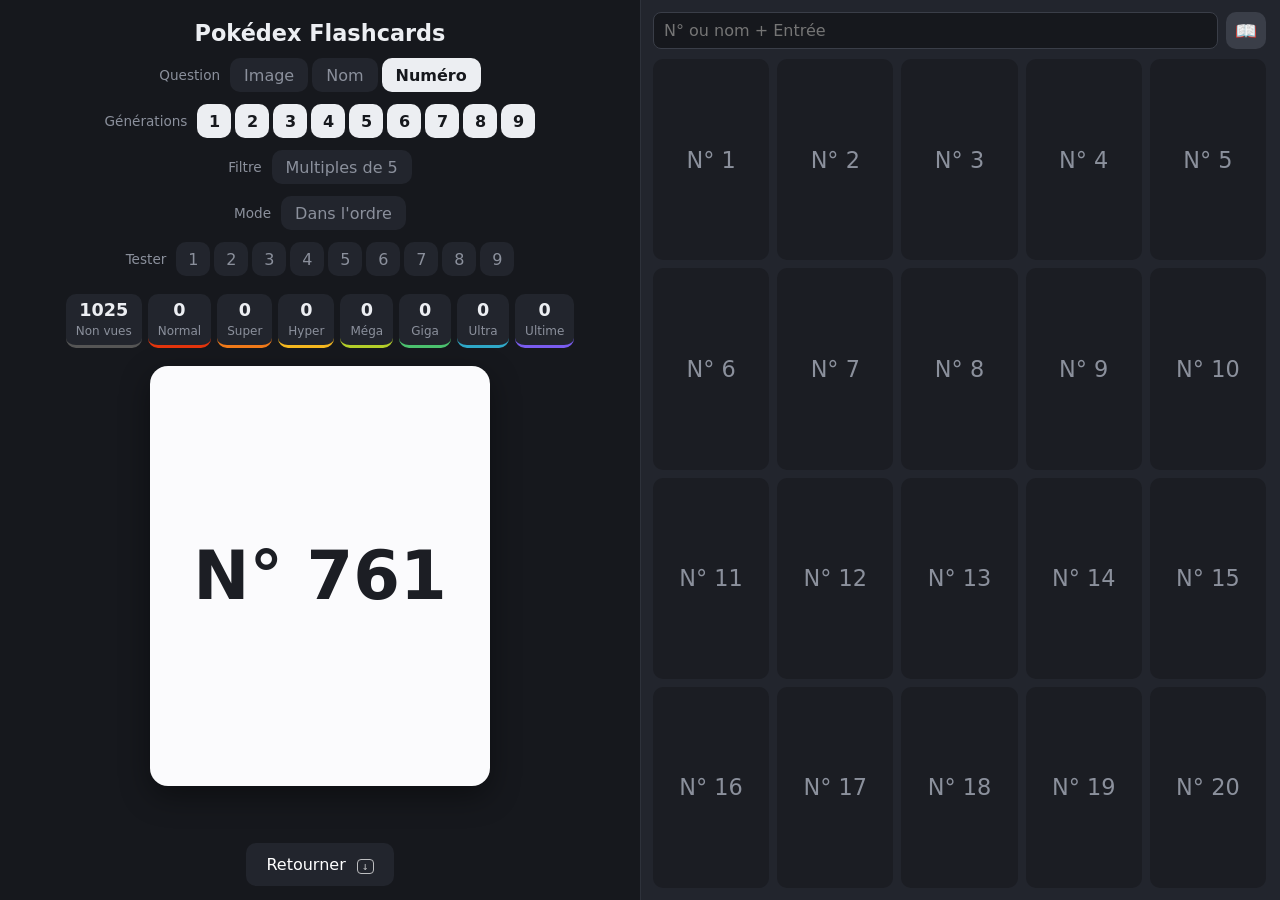
==== index.html @ d2b08ed3 "Pokedex Flashcards : version autonome, extraite de Vyper Les cinq fichiers de l'application, sans ri" ====
<!DOCTYPE html>
<html lang="fr">
<head>
<meta charset="UTF-8">
<!-- GitHub Pages sert index.html à la racine. Le fichier de l'appli garde son
     nom pour rester identique à celui de Vyper, d'où cette redirection. -->
<meta http-equiv="refresh" content="0; url=Pokemon.html">
<title>Pokédex Flashcards</title>
</head>
<body><a href="Pokemon.html">Pokédex Flashcards</a></body>
</html>
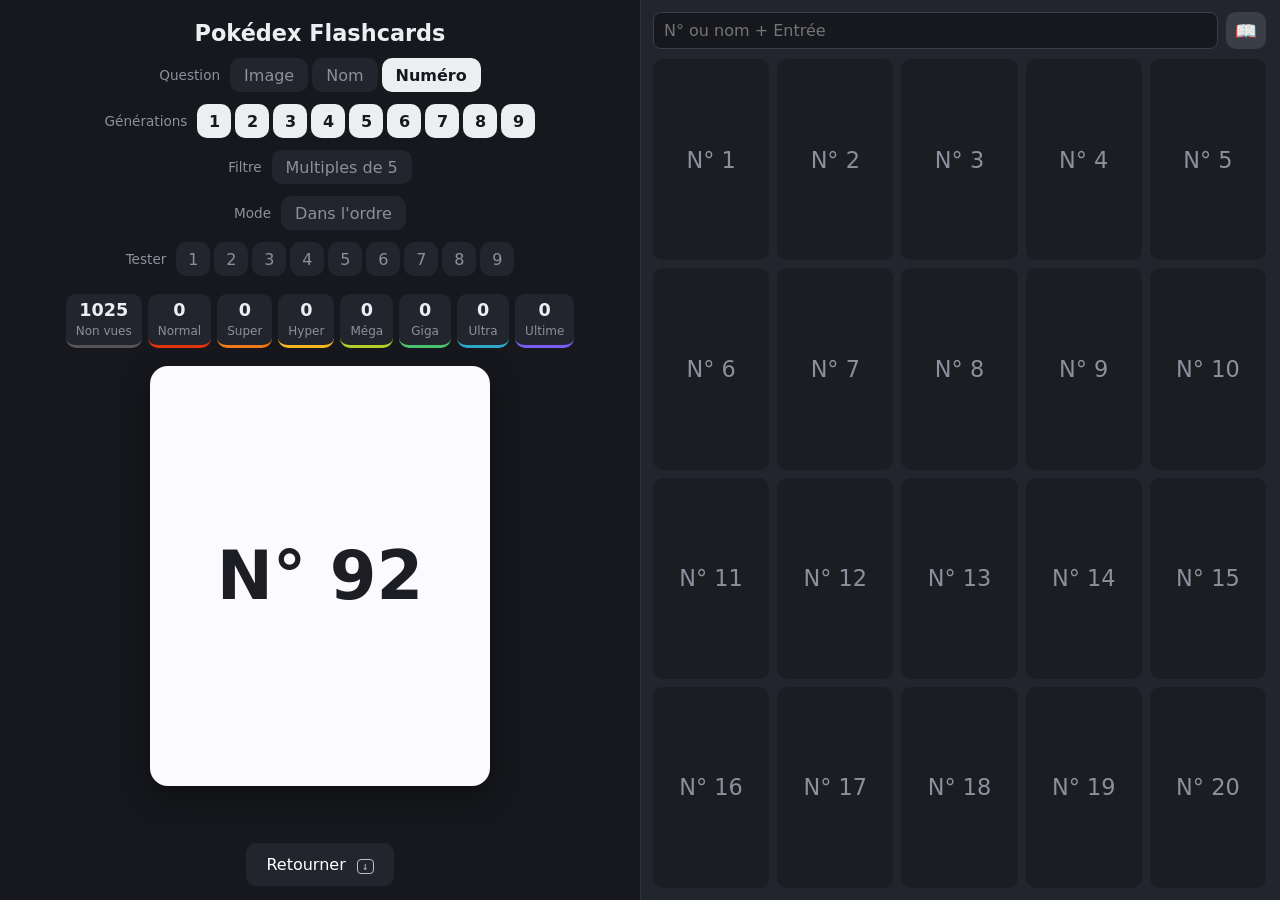
==== commit edcd416d: "Pokedex Flashcards Application statique d'entrainement aux 1025 Pokemon, dans les deux sens (numero " ====
--- a/index.html
+++ b/index.html
@@ -2,8 +2,8 @@
 <html lang="fr">
 <head>
 <meta charset="UTF-8">
-<!-- GitHub Pages sert index.html à la racine. Le fichier de l'appli garde son
-     nom pour rester identique à celui de Vyper, d'où cette redirection. -->
+<!-- GitHub Pages sert index.html à la racine ; le fichier de l'appli garde son
+     nom historique, d'où cette redirection. -->
 <meta http-equiv="refresh" content="0; url=Pokemon.html">
 <title>Pokédex Flashcards</title>
 </head>
